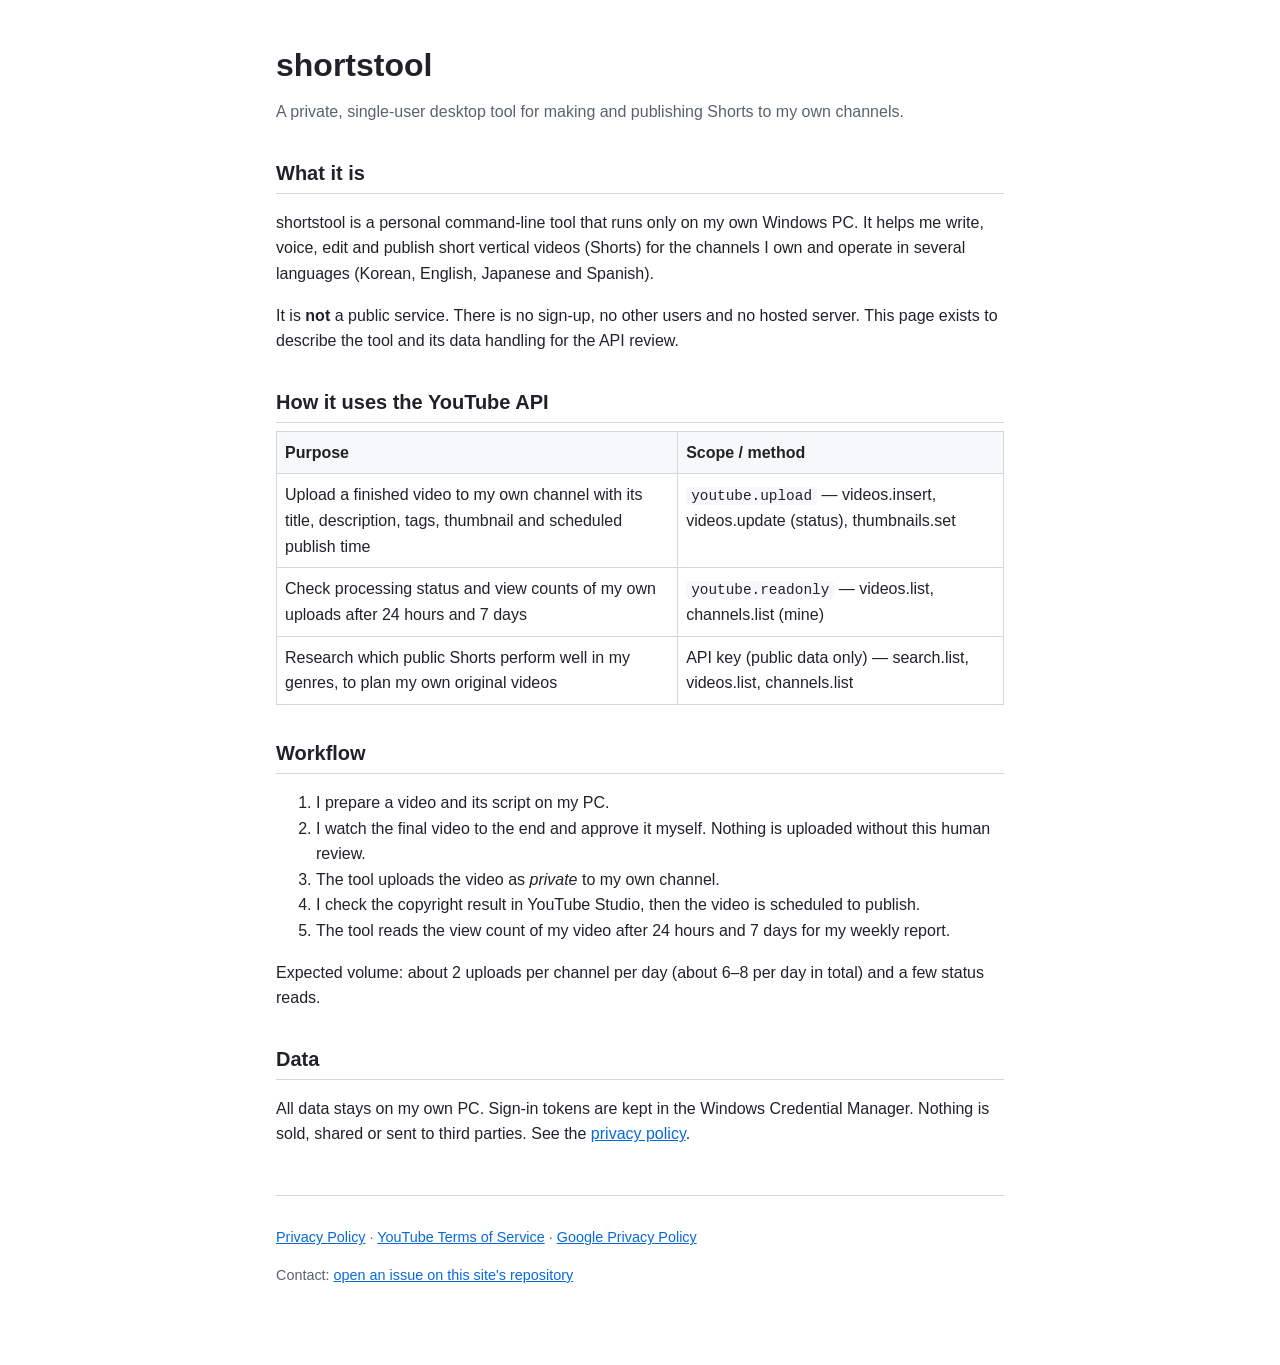
==== index.html @ 453757ee "Project page and privacy policy" ====
<!doctype html>
<html lang="en">
<head>
<meta charset="utf-8">
<meta name="viewport" content="width=device-width, initial-scale=1">
<title>shortstool</title>
<meta name="description" content="shortstool is a private, single-user desktop tool for publishing Shorts to channels owned by its operator.">
<link rel="stylesheet" href="style.css">
</head>
<body>
<main>
  <header>
    <h1>shortstool</h1>
    <p class="lead">A private, single-user desktop tool for making and publishing Shorts to my own channels.</p>
  </header>

  <section>
    <h2>What it is</h2>
    <p>shortstool is a personal command-line tool that runs only on my own Windows PC. It helps me write, voice, edit
      and publish short vertical videos (Shorts) for the channels I own and operate in several languages
      (Korean, English, Japanese and Spanish).</p>
    <p>It is <strong>not</strong> a public service. There is no sign-up, no other users and no hosted server.
      This page exists to describe the tool and its data handling for the API review.</p>
  </section>

  <section>
    <h2>How it uses the YouTube API</h2>
    <table>
      <thead><tr><th>Purpose</th><th>Scope / method</th></tr></thead>
      <tbody>
        <tr><td>Upload a finished video to my own channel with its title, description, tags, thumbnail and
          scheduled publish time</td><td><code>youtube.upload</code> &mdash; videos.insert, videos.update (status), thumbnails.set</td></tr>
        <tr><td>Check processing status and view counts of my own uploads after 24 hours and 7 days</td>
          <td><code>youtube.readonly</code> &mdash; videos.list, channels.list (mine)</td></tr>
        <tr><td>Research which public Shorts perform well in my genres, to plan my own original videos</td>
          <td>API key (public data only) &mdash; search.list, videos.list, channels.list</td></tr>
      </tbody>
    </table>
  </section>

  <section>
    <h2>Workflow</h2>
    <ol>
      <li>I prepare a video and its script on my PC.</li>
      <li>I watch the final video to the end and approve it myself. Nothing is uploaded without this human review.</li>
      <li>The tool uploads the video as <em>private</em> to my own channel.</li>
      <li>I check the copyright result in YouTube Studio, then the video is scheduled to publish.</li>
      <li>The tool reads the view count of my video after 24 hours and 7 days for my weekly report.</li>
    </ol>
    <p>Expected volume: about 2 uploads per channel per day (about 6&ndash;8 per day in total) and a few status reads.</p>
  </section>

  <section>
    <h2>Data</h2>
    <p>All data stays on my own PC. Sign-in tokens are kept in the Windows Credential Manager. Nothing is sold,
      shared or sent to third parties. See the <a href="privacy.html">privacy policy</a>.</p>
  </section>

  <footer>
    <p><a href="privacy.html">Privacy Policy</a> &middot;
      <a href="https://www.youtube.com/t/terms">YouTube Terms of Service</a> &middot;
      <a href="https://policies.google.com/privacy">Google Privacy Policy</a></p>
    <p>Contact: <a href="https://github.com/bestfo/shortstool-site/issues">open an issue on this site's repository</a></p>
  </footer>
</main>
</body>
</html>
---- style.css ----
:root {
  --bg: #ffffff;
  --fg: #1f2328;
  --muted: #59636e;
  --line: #d1d9e0;
  --accent: #0969da;
  --code-bg: #f6f8fa;
}
@media (prefers-color-scheme: dark) {
  :root {
    --bg: #0d1117;
    --fg: #e6edf3;
    --muted: #9198a1;
    --line: #3d444d;
    --accent: #4493f8;
    --code-bg: #161b22;
  }
}
* { box-sizing: border-box; }
body {
  margin: 0;
  background: var(--bg);
  color: var(--fg);
  font: 16px/1.6 -apple-system, "Segoe UI", Roboto, "Helvetica Neue", Arial, sans-serif;
}
main { max-width: 760px; margin: 0 auto; padding: 40px 16px 64px; }
h1 { font-size: 2rem; margin: 0 0 8px; }
h2 { font-size: 1.25rem; margin: 32px 0 8px; padding-bottom: 4px; border-bottom: 1px solid var(--line); }
.lead { color: var(--muted); margin: 0; }
a { color: var(--accent); }
code { background: var(--code-bg); padding: 1px 5px; border-radius: 4px; font-size: 0.9em; }
table { width: 100%; border-collapse: collapse; margin-top: 8px; }
th, td { text-align: left; vertical-align: top; padding: 8px; border: 1px solid var(--line); }
th { background: var(--code-bg); }
footer { margin-top: 48px; padding-top: 16px; border-top: 1px solid var(--line); color: var(--muted); font-size: 0.9rem; }
@media (max-width: 560px) {
  table, thead, tbody, tr, th, td { display: block; }
  thead { display: none; }
  td { border-bottom: none; }
  tr { border-bottom: 1px solid var(--line); margin-bottom: 8px; }
}
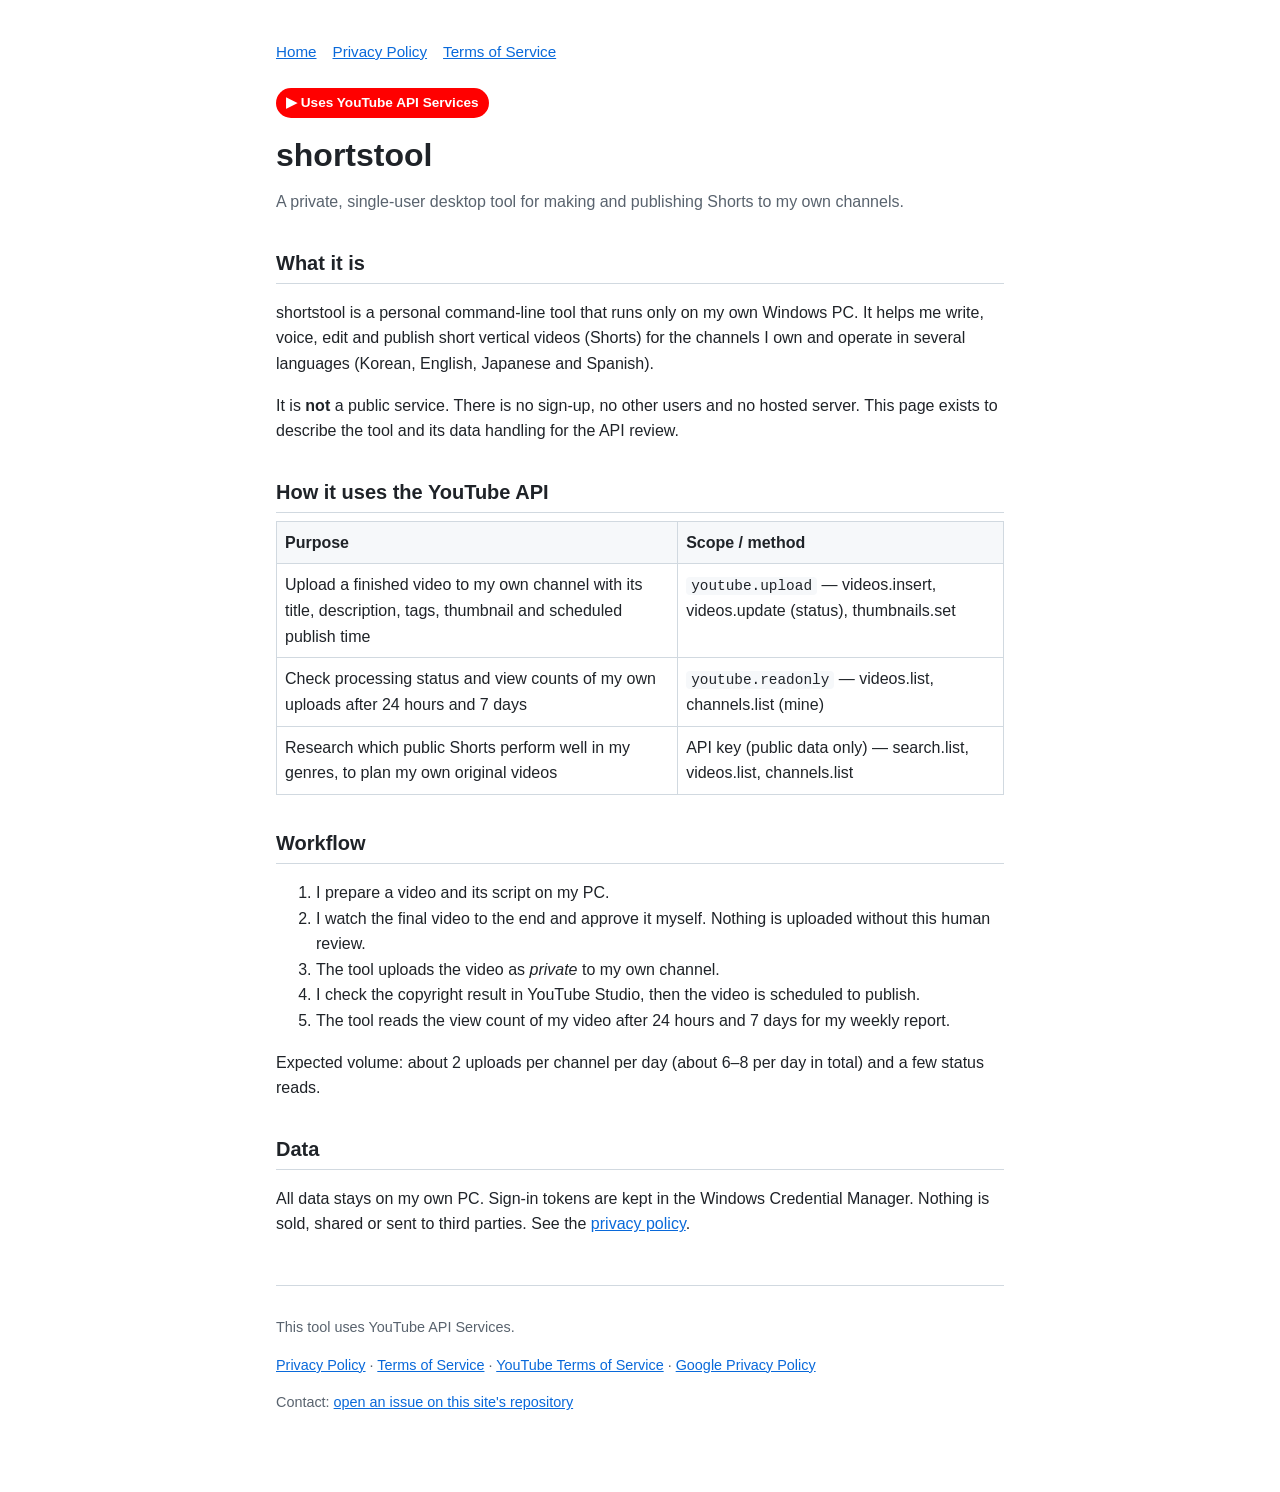
==== commit 73aae2fd: "Terms of service page, YouTube API Services attribution and top links on every page" ====
--- a/index.html
+++ b/index.html
@@ -9,7 +9,9 @@
 </head>
 <body>
 <main>
+  <nav class="top"><a href="index.html">Home</a><a href="privacy.html">Privacy Policy</a><a href="terms.html">Terms of Service</a></nav>
   <header>
+    <p class="badge">&#9654; Uses YouTube API Services</p>
     <h1>shortstool</h1>
     <p class="lead">A private, single-user desktop tool for making and publishing Shorts to my own channels.</p>
   </header>
@@ -57,7 +59,8 @@
   </section>
 
   <footer>
-    <p><a href="privacy.html">Privacy Policy</a> &middot;
+    <p>This tool uses YouTube API Services.</p>
+    <p><a href="privacy.html">Privacy Policy</a> &middot; <a href="terms.html">Terms of Service</a> &middot;
       <a href="https://www.youtube.com/t/terms">YouTube Terms of Service</a> &middot;
       <a href="https://policies.google.com/privacy">Google Privacy Policy</a></p>
     <p>Contact: <a href="https://github.com/bestfo/shortstool-site/issues">open an issue on this site's repository</a></p>
--- a/style.css
+++ b/style.css
@@ -39,3 +39,6 @@
   td { border-bottom: none; }
   tr { border-bottom: 1px solid var(--line); margin-bottom: 8px; }
 }
+nav.top { display: flex; flex-wrap: wrap; gap: 16px; margin-bottom: 24px; font-size: 0.95rem; }
+.badge { display: inline-block; margin: 0 0 12px; padding: 4px 10px; border-radius: 999px;
+  background: #ff0000; color: #ffffff; font-size: 0.85rem; font-weight: 600; }
